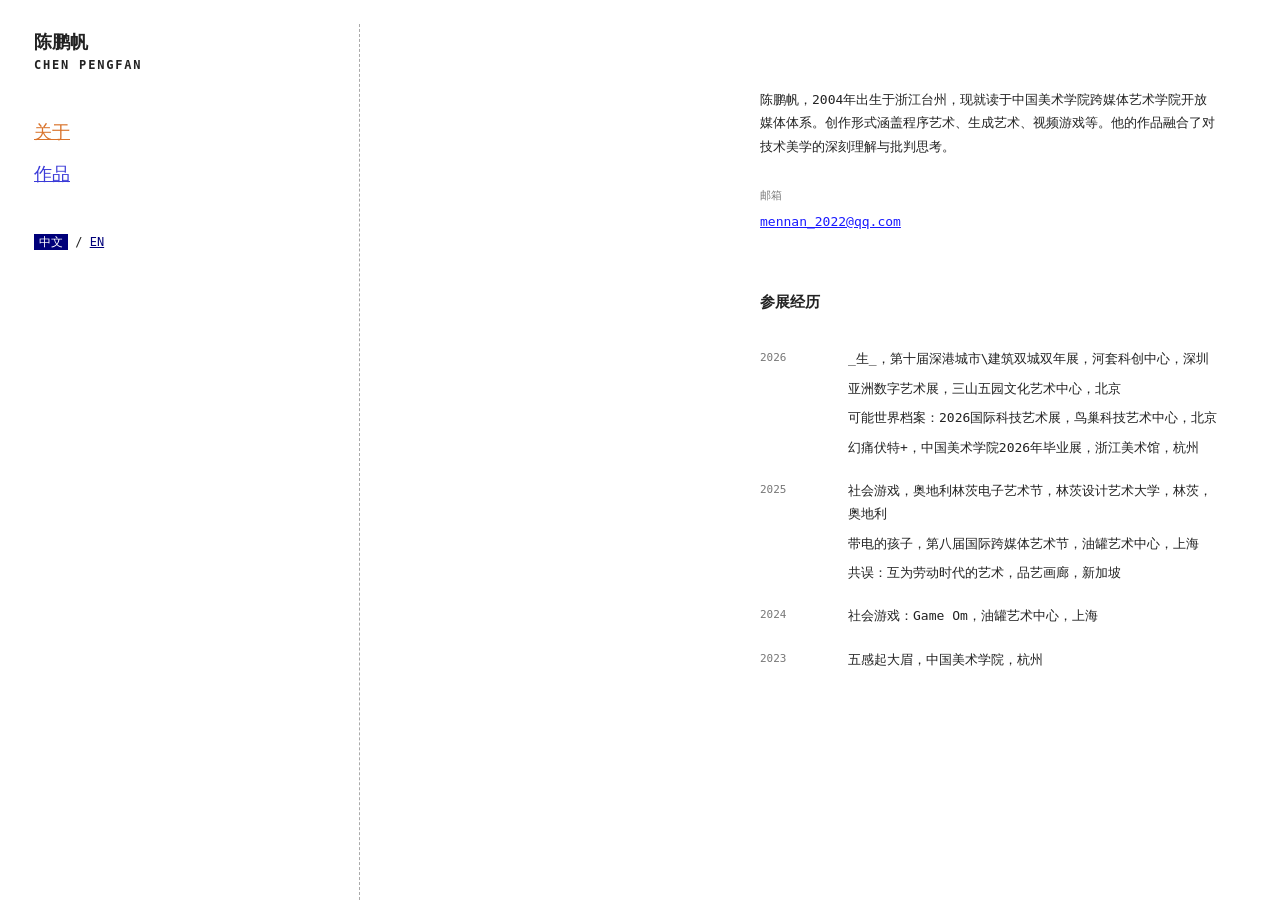
==== index.html @ 8165bb8a "initial commit" ====
<!DOCTYPE html>
<html lang="zh">
<head>
<meta charset="utf-8">
<meta name="viewport" content="width=device-width, initial-scale=1">
<title>陈鹏帆 Chen Pengfan</title>
<style>
  :root {
    --ink: #222;
    --muted: #777;
    --line: #aaa;
    /* The figure's current offset. JS updates these on hover. */
    --fx: 0px;
    --fy: 0px;
    --fr: 0deg;
    --fs: 1;
  }
  * { box-sizing: border-box; }
  html, body { margin: 0; height: 100%; }
  body {
    font-family: "Cascadia Mono", ui-monospace, "PingFang SC", "Noto Sans SC", monospace;
    font-size: 13px;
    color: var(--ink);
    background: #fff;
    overflow: hidden;
  }

  /* ---------- Sidebar ---------- */
  .sidebar {
    position: fixed; top: 24px; left: 0; bottom: 0;
    width: 360px; padding: 0 34px;
    border-right: 1px dashed var(--line);
    z-index: 3;
  }
  .sidebar h1 { margin: 6px 0 0; font-size: 18px; font-family: serif; }
  .sidebar .en { letter-spacing: .15em; font-size: 12px; font-weight: 700; margin-top: 4px; }
  .nav { margin-top: 48px; display: flex; flex-direction: column; gap: 18px; font-size: 18px; font-family: serif; }
  .nav a { color: #3b3bd8; }
  .nav a.active { color: #d9732b; }
  .lang { margin-top: 48px; font-size: 12px; }
  .lang a { color: #00007a; }
  .lang a.on { background: #00007a; color: #fff; text-decoration: none; padding: 1px 5px; }

  /* ---------- Figure ---------- */
  .figure {
    position: fixed; left: 230px; bottom: -4vh;
    height: 82vh; z-index: 1; pointer-events: none;
    transform-origin: 50% 100%;           /* pivots from the hips/bottom */
    transform: translate(var(--fx), var(--fy)) rotate(var(--fr)) scale(var(--fs));
    transition: transform .7s cubic-bezier(.22, 1, .36, 1);
    will-change: transform;
  }
  .figure img { height: 100%; display: block; }

  /* ---------- Content (right column) ---------- */
  .content {
    position: fixed; top: 0; right: 0; bottom: 0;
    width: 40vw; min-width: 520px;
    padding: 88px 60px 40px 0; overflow-y: auto; z-index: 2;
    line-height: 1.8;
  }
  .content p { margin: 0 0 28px; max-width: 560px; }
  .label { color: var(--muted); font-size: 11px; margin-bottom: 4px; }
  .content a { color: #1a1aff; }
  .section-title { margin: 56px 0 28px; font-size: 15px; font-family: serif; font-weight: 700; }
  .year { display: grid; grid-template-columns: 88px 1fr; margin-bottom: 14px; }
  .year > span { color: var(--muted); font-size: 11px; padding-top: 4px; }
  .year ul { list-style: none; margin: 0; padding: 0; }
  .year li { padding: 3px 0; cursor: default; transition: transform .25s ease; }
  .year li:hover { transform: translateX(4px); }

  @media (prefers-reduced-motion: reduce) {
    .figure { transition: none; }
  }
</style>
</head>
<body>

<aside class="sidebar">
  <h1>陈鹏帆</h1>
  <div class="en">CHEN PENGFAN</div>
  <nav class="nav">
    <a href="#" class="active">关于</a>
    <a href="#">作品</a>
  </nav>
  <div class="lang"><a href="#" class="on">中文</a> / <a href="#">EN</a></div>
</aside>

<!-- Replace figure.png with your cutout image -->
<div class="figure" id="figure"><img src="figure.jpg" alt=""></div>

<main class="content">
  <p>陈鹏帆，2004年出生于浙江台州，现就读于中国美术学院跨媒体艺术学院开放媒体体系。创作形式涵盖程序艺术、生成艺术、视频游戏等。他的作品融合了对技术美学的深刻理解与批判思考。</p>

  <div class="label">邮箱</div>
  <a href="mailto:mennan_2022@qq.com">mennan_2022@qq.com</a>

  <div class="section-title">参展经历</div>

  <div class="year"><span>2026</span><ul>
    <li>_生_，第十届深港城市\建筑双城双年展，河套科创中心，深圳</li>
    <li>亚洲数字艺术展，三山五园文化艺术中心，北京</li>
    <li>可能世界档案：2026国际科技艺术展，鸟巢科技艺术中心，北京</li>
    <li>幻痛伏特+，中国美术学院2026年毕业展，浙江美术馆，杭州</li>
  </ul></div>

  <div class="year"><span>2025</span><ul>
    <li>社会游戏，奥地利林茨电子艺术节，林茨设计艺术大学，林茨，奥地利</li>
    <li>带电的孩子，第八届国际跨媒体艺术节，油罐艺术中心，上海</li>
    <li>共误：互为劳动时代的艺术，品艺画廊，新加坡</li>
  </ul></div>

  <div class="year"><span>2024</span><ul>
    <li>社会游戏：Game Om，油罐艺术中心，上海</li>
  </ul></div>

  <div class="year"><span>2023</span><ul>
    <li>五感起大眉，中国美术学院，杭州</li>
  </ul></div>
</main>

<script>
(() => {
  const figure = document.getElementById('figure');
  const root = document.documentElement;

  // Which elements make the figure react.
  // Add data-move="x,y,rotate,scale" to any element for a custom pose, e.g. data-move="-12,6,-2,1.02"
  const TARGETS = 'a, .year li, .section-title, .label, .content p';

  const MAX_SHIFT = 14;   // px, max translate
  const MAX_ROT   = 1.6;  // deg, max lean
  const clamp = (v, a, b) => Math.max(a, Math.min(b, v));

  function setPose(x = 0, y = 0, r = 0, s = 1) {
    root.style.setProperty('--fx', x + 'px');
    root.style.setProperty('--fy', y + 'px');
    root.style.setProperty('--fr', r + 'deg');
    root.style.setProperty('--fs', s);
  }

  // Default pose: lean toward wherever the hovered element sits on screen.
  function poseFor(el) {
    const custom = el.closest('[data-move]');
    if (custom) {
      const [x, y, r, s] = custom.dataset.move.split(',').map(Number);
      return [x || 0, y || 0, r || 0, s || 1];
    }
    const b = el.getBoundingClientRect();
    const fb = figure.getBoundingClientRect();
    // -1..1 offsets of the element from the figure's centre
    const nx = clamp(((b.left + b.width / 2) - (fb.left + fb.width / 2)) / window.innerWidth, -1, 1);
    const ny = clamp(((b.top + b.height / 2) - window.innerHeight / 2) / window.innerHeight * 2, -1, 1);
    return [nx * MAX_SHIFT, ny * MAX_SHIFT * 0.5, nx * MAX_ROT, 1.01];
  }

  document.addEventListener('mouseover', e => {
    const el = e.target.closest(TARGETS);
    if (el) setPose(...poseFor(el));
  });

  // Back to rest when the cursor leaves a target for empty space.
  document.addEventListener('mouseout', e => {
    if (e.target.closest(TARGETS) && !(e.relatedTarget && e.relatedTarget.closest(TARGETS))) {
      setPose();
    }
  });
})();
</script>
</body>
</html>
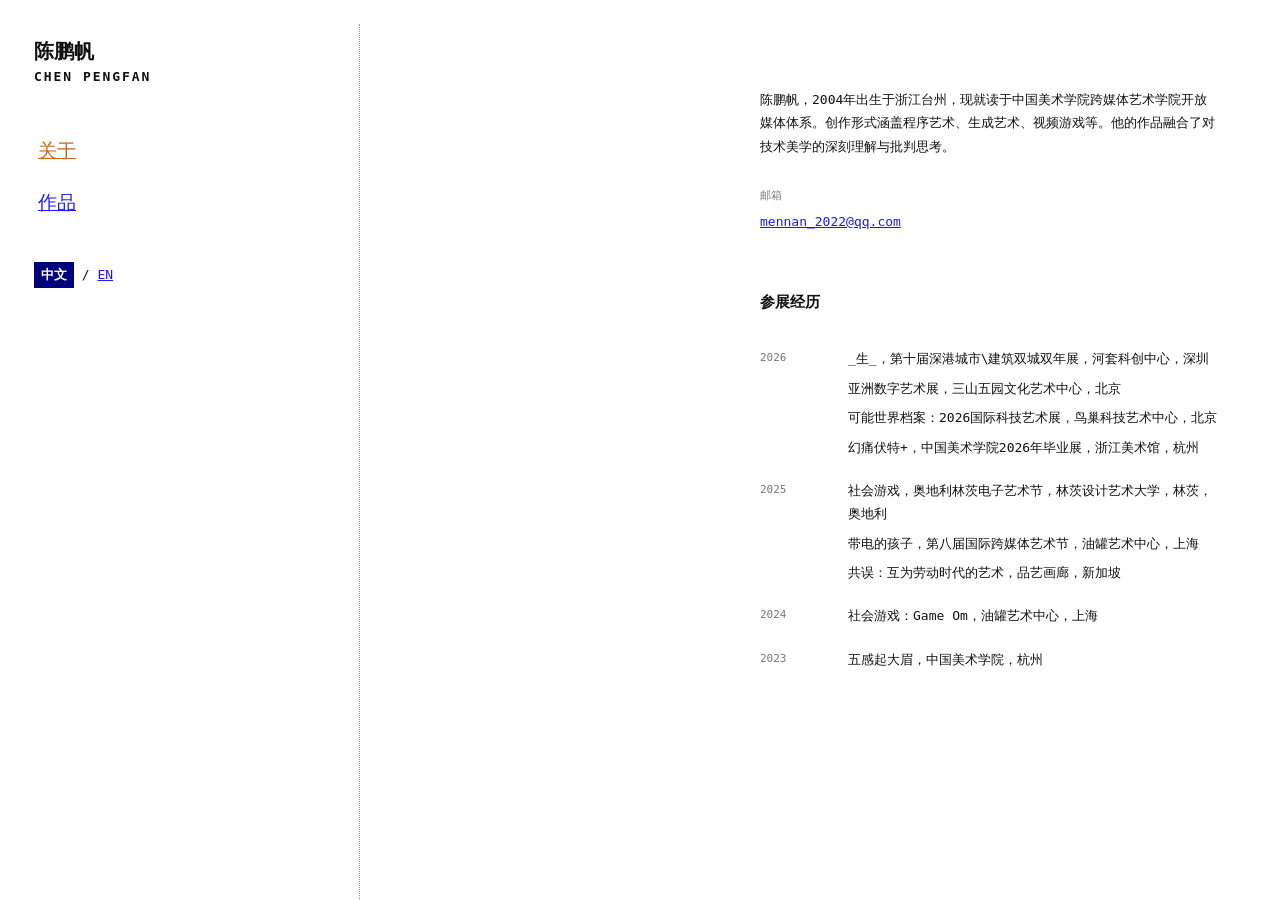
==== commit 9de4a1f3: "update" ====
--- a/index.html
+++ b/index.html
@@ -1,171 +1,58 @@
 <!DOCTYPE html>
 <html lang="zh">
 <head>
-<meta charset="utf-8">
-<meta name="viewport" content="width=device-width, initial-scale=1">
-<title>陈鹏帆 Chen Pengfan</title>
-<style>
-  :root {
-    --ink: #222;
-    --muted: #777;
-    --line: #aaa;
-    /* The figure's current offset. JS updates these on hover. */
-    --fx: 0px;
-    --fy: 0px;
-    --fr: 0deg;
-    --fs: 1;
-  }
-  * { box-sizing: border-box; }
-  html, body { margin: 0; height: 100%; }
-  body {
-    font-family: "Cascadia Mono", ui-monospace, "PingFang SC", "Noto Sans SC", monospace;
-    font-size: 13px;
-    color: var(--ink);
-    background: #fff;
-    overflow: hidden;
-  }
+  <meta charset="utf-8">
+  <meta name="viewport" content="width=device-width, initial-scale=1">
+  <title>陈鹏帆 Chen Pengfan</title>
+  <link rel="stylesheet" href="css/base.css">
+  <link rel="stylesheet" href="css/about.css">
+</head>
+<body class="page-about">
 
-  /* ---------- Sidebar ---------- */
-  .sidebar {
-    position: fixed; top: 24px; left: 0; bottom: 0;
-    width: 360px; padding: 0 34px;
-    border-right: 1px dashed var(--line);
-    z-index: 3;
-  }
-  .sidebar h1 { margin: 6px 0 0; font-size: 18px; font-family: serif; }
-  .sidebar .en { letter-spacing: .15em; font-size: 12px; font-weight: 700; margin-top: 4px; }
-  .nav { margin-top: 48px; display: flex; flex-direction: column; gap: 18px; font-size: 18px; font-family: serif; }
-  .nav a { color: #3b3bd8; }
-  .nav a.active { color: #d9732b; }
-  .lang { margin-top: 48px; font-size: 12px; }
-  .lang a { color: #00007a; }
-  .lang a.on { background: #00007a; color: #fff; text-decoration: none; padding: 1px 5px; }
+  <header class="sidebar">
+    <div class="brand"><div class="zh">陈鹏帆</div><div class="en">CHEN PENGFAN</div></div>
+    <nav class="main-nav">
+      <a href="index.html" class="active" data-i18n="about">关于</a>
+      <a href="works.html" data-i18n="works">作品</a>
+    </nav>
+    <div class="lang">
+      <button data-lang="zh">中文</button><span class="sep"> / </span><button data-lang="en">EN</button>
+    </div>
+  </header>
 
-  /* ---------- Figure ---------- */
-  .figure {
-    position: fixed; left: 230px; bottom: -4vh;
-    height: 82vh; z-index: 1; pointer-events: none;
-    transform-origin: 50% 100%;           /* pivots from the hips/bottom */
-    transform: translate(var(--fx), var(--fy)) rotate(var(--fr)) scale(var(--fs));
-    transition: transform .7s cubic-bezier(.22, 1, .36, 1);
-    will-change: transform;
-  }
-  .figure img { height: 100%; display: block; }
+  <div class="figure" id="figure"><img src="images/figure.jpg" alt=""></div>
 
-  /* ---------- Content (right column) ---------- */
-  .content {
-    position: fixed; top: 0; right: 0; bottom: 0;
-    width: 40vw; min-width: 520px;
-    padding: 88px 60px 40px 0; overflow-y: auto; z-index: 2;
-    line-height: 1.8;
-  }
-  .content p { margin: 0 0 28px; max-width: 560px; }
-  .label { color: var(--muted); font-size: 11px; margin-bottom: 4px; }
-  .content a { color: #1a1aff; }
-  .section-title { margin: 56px 0 28px; font-size: 15px; font-family: serif; font-weight: 700; }
-  .year { display: grid; grid-template-columns: 88px 1fr; margin-bottom: 14px; }
-  .year > span { color: var(--muted); font-size: 11px; padding-top: 4px; }
-  .year ul { list-style: none; margin: 0; padding: 0; }
-  .year li { padding: 3px 0; cursor: default; transition: transform .25s ease; }
-  .year li:hover { transform: translateX(4px); }
+  <main class="content">
+    <p>陈鹏帆，2004年出生于浙江台州，现就读于中国美术学院跨媒体艺术学院开放媒体体系。创作形式涵盖程序艺术、生成艺术、视频游戏等。他的作品融合了对技术美学的深刻理解与批判思考。</p>
 
-  @media (prefers-reduced-motion: reduce) {
-    .figure { transition: none; }
-  }
-</style>
-</head>
-<body>
+    <div class="label">邮箱</div>
+    <a href="mailto:mennan_2022@qq.com">mennan_2022@qq.com</a>
 
-<aside class="sidebar">
-  <h1>陈鹏帆</h1>
-  <div class="en">CHEN PENGFAN</div>
-  <nav class="nav">
-    <a href="#" class="active">关于</a>
-    <a href="#">作品</a>
-  </nav>
-  <div class="lang"><a href="#" class="on">中文</a> / <a href="#">EN</a></div>
-</aside>
+    <div class="section-title">参展经历</div>
 
-<!-- Replace figure.png with your cutout image -->
-<div class="figure" id="figure"><img src="figure.jpg" alt=""></div>
+    <div class="exh"><span>2026</span><ul>
+      <li>_生_，第十届深港城市\建筑双城双年展，河套科创中心，深圳</li>
+      <li>亚洲数字艺术展，三山五园文化艺术中心，北京</li>
+      <li>可能世界档案：2026国际科技艺术展，鸟巢科技艺术中心，北京</li>
+      <li>幻痛伏特+，中国美术学院2026年毕业展，浙江美术馆，杭州</li>
+    </ul></div>
 
-<main class="content">
-  <p>陈鹏帆，2004年出生于浙江台州，现就读于中国美术学院跨媒体艺术学院开放媒体体系。创作形式涵盖程序艺术、生成艺术、视频游戏等。他的作品融合了对技术美学的深刻理解与批判思考。</p>
+    <div class="exh"><span>2025</span><ul>
+      <li>社会游戏，奥地利林茨电子艺术节，林茨设计艺术大学，林茨，奥地利</li>
+      <li>带电的孩子，第八届国际跨媒体艺术节，油罐艺术中心，上海</li>
+      <li>共误：互为劳动时代的艺术，品艺画廊，新加坡</li>
+    </ul></div>
 
-  <div class="label">邮箱</div>
-  <a href="mailto:mennan_2022@qq.com">mennan_2022@qq.com</a>
+    <div class="exh"><span>2024</span><ul>
+      <li>社会游戏：Game Om，油罐艺术中心，上海</li>
+    </ul></div>
 
-  <div class="section-title">参展经历</div>
+    <div class="exh"><span>2023</span><ul>
+      <li>五感起大眉，中国美术学院，杭州</li>
+    </ul></div>
+  </main>
 
-  <div class="year"><span>2026</span><ul>
-    <li>_生_，第十届深港城市\建筑双城双年展，河套科创中心，深圳</li>
-    <li>亚洲数字艺术展，三山五园文化艺术中心，北京</li>
-    <li>可能世界档案：2026国际科技艺术展，鸟巢科技艺术中心，北京</li>
-    <li>幻痛伏特+，中国美术学院2026年毕业展，浙江美术馆，杭州</li>
-  </ul></div>
-
-  <div class="year"><span>2025</span><ul>
-    <li>社会游戏，奥地利林茨电子艺术节，林茨设计艺术大学，林茨，奥地利</li>
-    <li>带电的孩子，第八届国际跨媒体艺术节，油罐艺术中心，上海</li>
-    <li>共误：互为劳动时代的艺术，品艺画廊，新加坡</li>
-  </ul></div>
-
-  <div class="year"><span>2024</span><ul>
-    <li>社会游戏：Game Om，油罐艺术中心，上海</li>
-  </ul></div>
-
-  <div class="year"><span>2023</span><ul>
-    <li>五感起大眉，中国美术学院，杭州</li>
-  </ul></div>
-</main>
-
-<script>
-(() => {
-  const figure = document.getElementById('figure');
-  const root = document.documentElement;
-
-  // Which elements make the figure react.
-  // Add data-move="x,y,rotate,scale" to any element for a custom pose, e.g. data-move="-12,6,-2,1.02"
-  const TARGETS = 'a, .year li, .section-title, .label, .content p';
-
-  const MAX_SHIFT = 14;   // px, max translate
-  const MAX_ROT   = 1.6;  // deg, max lean
-  const clamp = (v, a, b) => Math.max(a, Math.min(b, v));
-
-  function setPose(x = 0, y = 0, r = 0, s = 1) {
-    root.style.setProperty('--fx', x + 'px');
-    root.style.setProperty('--fy', y + 'px');
-    root.style.setProperty('--fr', r + 'deg');
-    root.style.setProperty('--fs', s);
-  }
-
-  // Default pose: lean toward wherever the hovered element sits on screen.
-  function poseFor(el) {
-    const custom = el.closest('[data-move]');
-    if (custom) {
-      const [x, y, r, s] = custom.dataset.move.split(',').map(Number);
-      return [x || 0, y || 0, r || 0, s || 1];
-    }
-    const b = el.getBoundingClientRect();
-    const fb = figure.getBoundingClientRect();
-    // -1..1 offsets of the element from the figure's centre
-    const nx = clamp(((b.left + b.width / 2) - (fb.left + fb.width / 2)) / window.innerWidth, -1, 1);
-    const ny = clamp(((b.top + b.height / 2) - window.innerHeight / 2) / window.innerHeight * 2, -1, 1);
-    return [nx * MAX_SHIFT, ny * MAX_SHIFT * 0.5, nx * MAX_ROT, 1.01];
-  }
-
-  document.addEventListener('mouseover', e => {
-    const el = e.target.closest(TARGETS);
-    if (el) setPose(...poseFor(el));
-  });
-
-  // Back to rest when the cursor leaves a target for empty space.
-  document.addEventListener('mouseout', e => {
-    if (e.target.closest(TARGETS) && !(e.relatedTarget && e.relatedTarget.closest(TARGETS))) {
-      setPose();
-    }
-  });
-})();
-</script>
+  <script src="js/lang.js" defer></script>
+  <script src="js/figure.js" defer></script>
 </body>
 </html>
--- a/css/base.css
+++ b/css/base.css
@@ -0,0 +1,58 @@
+/* base.css – shared by every page: tokens, reset, sidebar, nav, language toggle */
+
+:root {
+  --ink: #111;
+  --muted: #777;
+  --blue: #1a1aff;
+  --navy: #00007a;
+  --orange: #c8651b;
+  --line: #999;
+
+  --mono: "Cascadia Mono", ui-monospace, Menlo, Consolas, "PingFang SC", "Noto Sans SC", monospace;
+  --nav-font: "Cascadia Mono", ui-monospace, Menlo, Consolas, "Songti SC", "Noto Serif SC", serif;
+
+  /* Pages can override these on <body> (see about.css) */
+  --sidebar-w: 342px;
+  --sidebar-top: 0px;
+  --sidebar-px: 18px;
+}
+
+* { box-sizing: border-box; }
+html, body { margin: 0; }
+body { font-family: var(--mono); font-size: 13px; color: var(--ink); background: #fff; }
+a { color: var(--blue); }
+button { font: inherit; background: none; border: 0; padding: 0; color: var(--blue); text-decoration: underline; cursor: pointer; }
+
+/* ---------- Sidebar ---------- */
+.sidebar {
+  position: fixed; top: var(--sidebar-top); bottom: 0; left: 0;
+  width: var(--sidebar-w); padding: 14px var(--sidebar-px);
+  border-right: 1px dotted var(--line); overflow-y: auto; background: #fff; z-index: 3;
+}
+.brand .zh { font-size: 20px; font-weight: 700; }
+.brand .en { font-size: 13px; font-weight: 700; letter-spacing: .15em; margin-top: 4px; }
+
+.main-nav { margin-top: 52px; display: flex; flex-direction: column; align-items: flex-start; gap: 22px; }
+.main-nav a { font-family: var(--nav-font); font-size: 19px; padding: 2px 4px; }
+.main-nav a.active { color: var(--orange); }
+
+/* ---------- Language toggle ---------- */
+.lang { margin-top: 44px; font-size: 13px; }
+.lang button[aria-pressed="true"] { background: var(--navy); color: #fff; text-decoration: none; padding: 4px 7px; font-weight: 700; }
+
+/* ---------- Mobile top bar ---------- */
+@media (max-width: 800px) {
+  .sidebar {
+    position: sticky; top: 0; width: auto; padding: 0; overflow: visible; z-index: 5;
+    border-right: 0; border-bottom: 1px dotted var(--line);
+    display: grid; grid-template-columns: 1fr auto auto;
+    grid-template-areas: "brand nav lang";
+  }
+  .brand { grid-area: brand; padding: 10px 9px; }
+  .brand .zh { font-size: 17px; }
+  .brand .en { font-size: 11px; }
+  .main-nav { grid-area: nav; margin: 0; flex-direction: row; align-items: center; gap: 22px; padding-right: 22px; }
+  .lang { grid-area: lang; margin: 0; display: flex; align-items: center; gap: 10px; }
+  .lang button[aria-pressed="true"] { padding: 22px 16px; }
+  .lang .sep { display: none; }
+}
--- a/css/about.css
+++ b/css/about.css
@@ -0,0 +1,45 @@
+/* about.css – index.html only */
+
+body.page-about {
+  height: 100vh; overflow: hidden;
+  --sidebar-w: 360px; --sidebar-top: 24px; --sidebar-px: 34px;
+}
+
+/* ---------- Figure ---------- */
+.figure {
+  position: fixed; left: 230px; bottom: -4vh; z-index: 1;
+  height: 82vh; pointer-events: none;
+  transform-origin: 50% 100%;               /* pivots from the hips */
+  transform: translate(var(--fx, 0px), var(--fy, 0px)) rotate(var(--fr, 0deg)) scale(var(--fs, 1));
+  transition: transform .7s cubic-bezier(.22, 1, .36, 1);
+  will-change: transform;
+}
+.figure img { height: 100%; display: block; }
+
+/* ---------- Content (right column) ---------- */
+.content {
+  position: fixed; top: 0; right: 0; bottom: 0; z-index: 2;
+  width: 40vw; min-width: 520px; padding: 88px 60px 40px 0;
+  overflow-y: auto; line-height: 1.8;
+}
+.content p { margin: 0 0 28px; max-width: 560px; }
+.label { color: var(--muted); font-size: 11px; margin-bottom: 4px; }
+.section-title { margin: 56px 0 28px; font-size: 15px; font-family: var(--nav-font); font-weight: 700; }
+
+.exh { display: grid; grid-template-columns: 88px 1fr; margin-bottom: 14px; }
+.exh > span { color: var(--muted); font-size: 11px; padding-top: 4px; }
+.exh ul { list-style: none; margin: 0; padding: 0; }
+.exh li { padding: 3px 0; cursor: default; transition: transform .25s ease; }
+.exh li:hover { transform: translateX(4px); }
+
+@media (prefers-reduced-motion: reduce) {
+  .figure, .exh li { transition: none; }
+}
+
+/* Mobile: starter layout (figure on top, text below) – replace once you have a Figma for it */
+@media (max-width: 800px) {
+  body.page-about { height: auto; overflow: auto; }
+  .figure { position: relative; left: auto; bottom: auto; height: auto; width: 100%; }
+  .figure img { width: 100%; height: auto; }
+  .content { position: static; width: auto; min-width: 0; padding: 20px 12px 60px; }
+}
